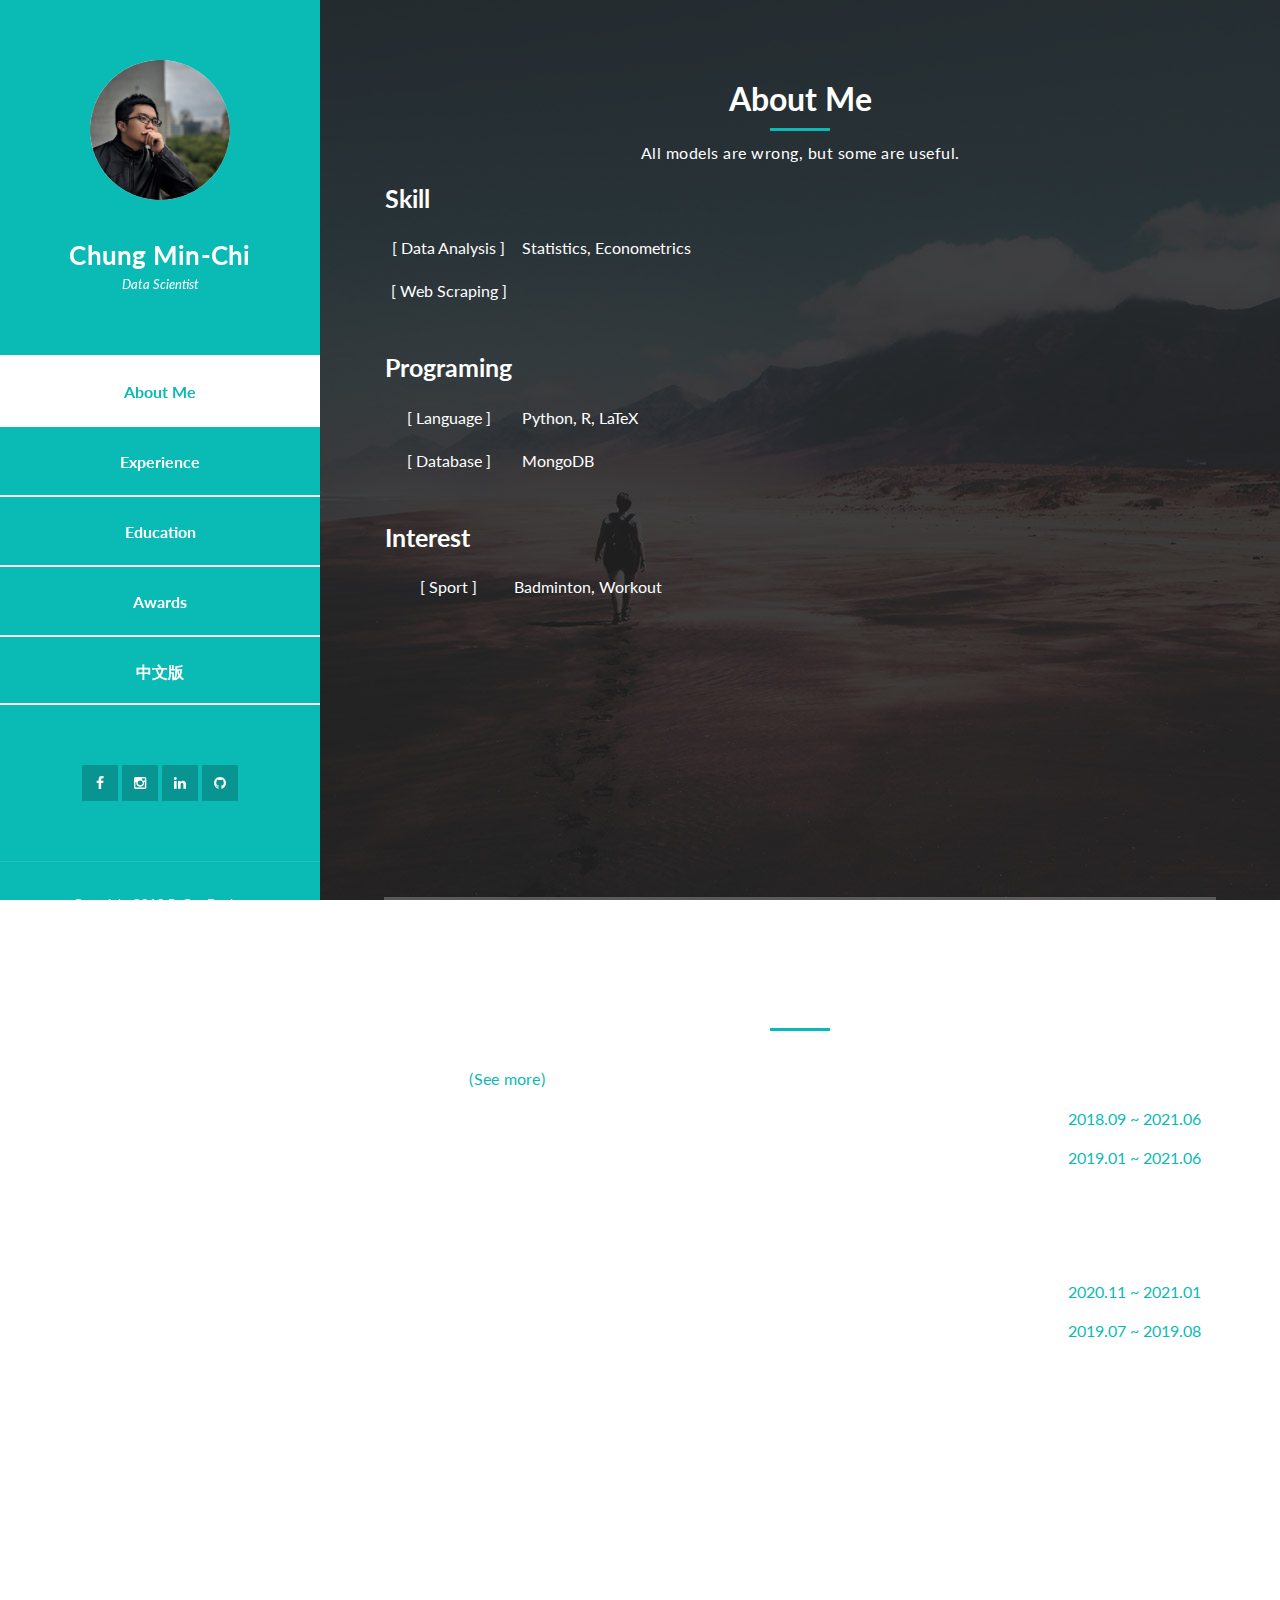
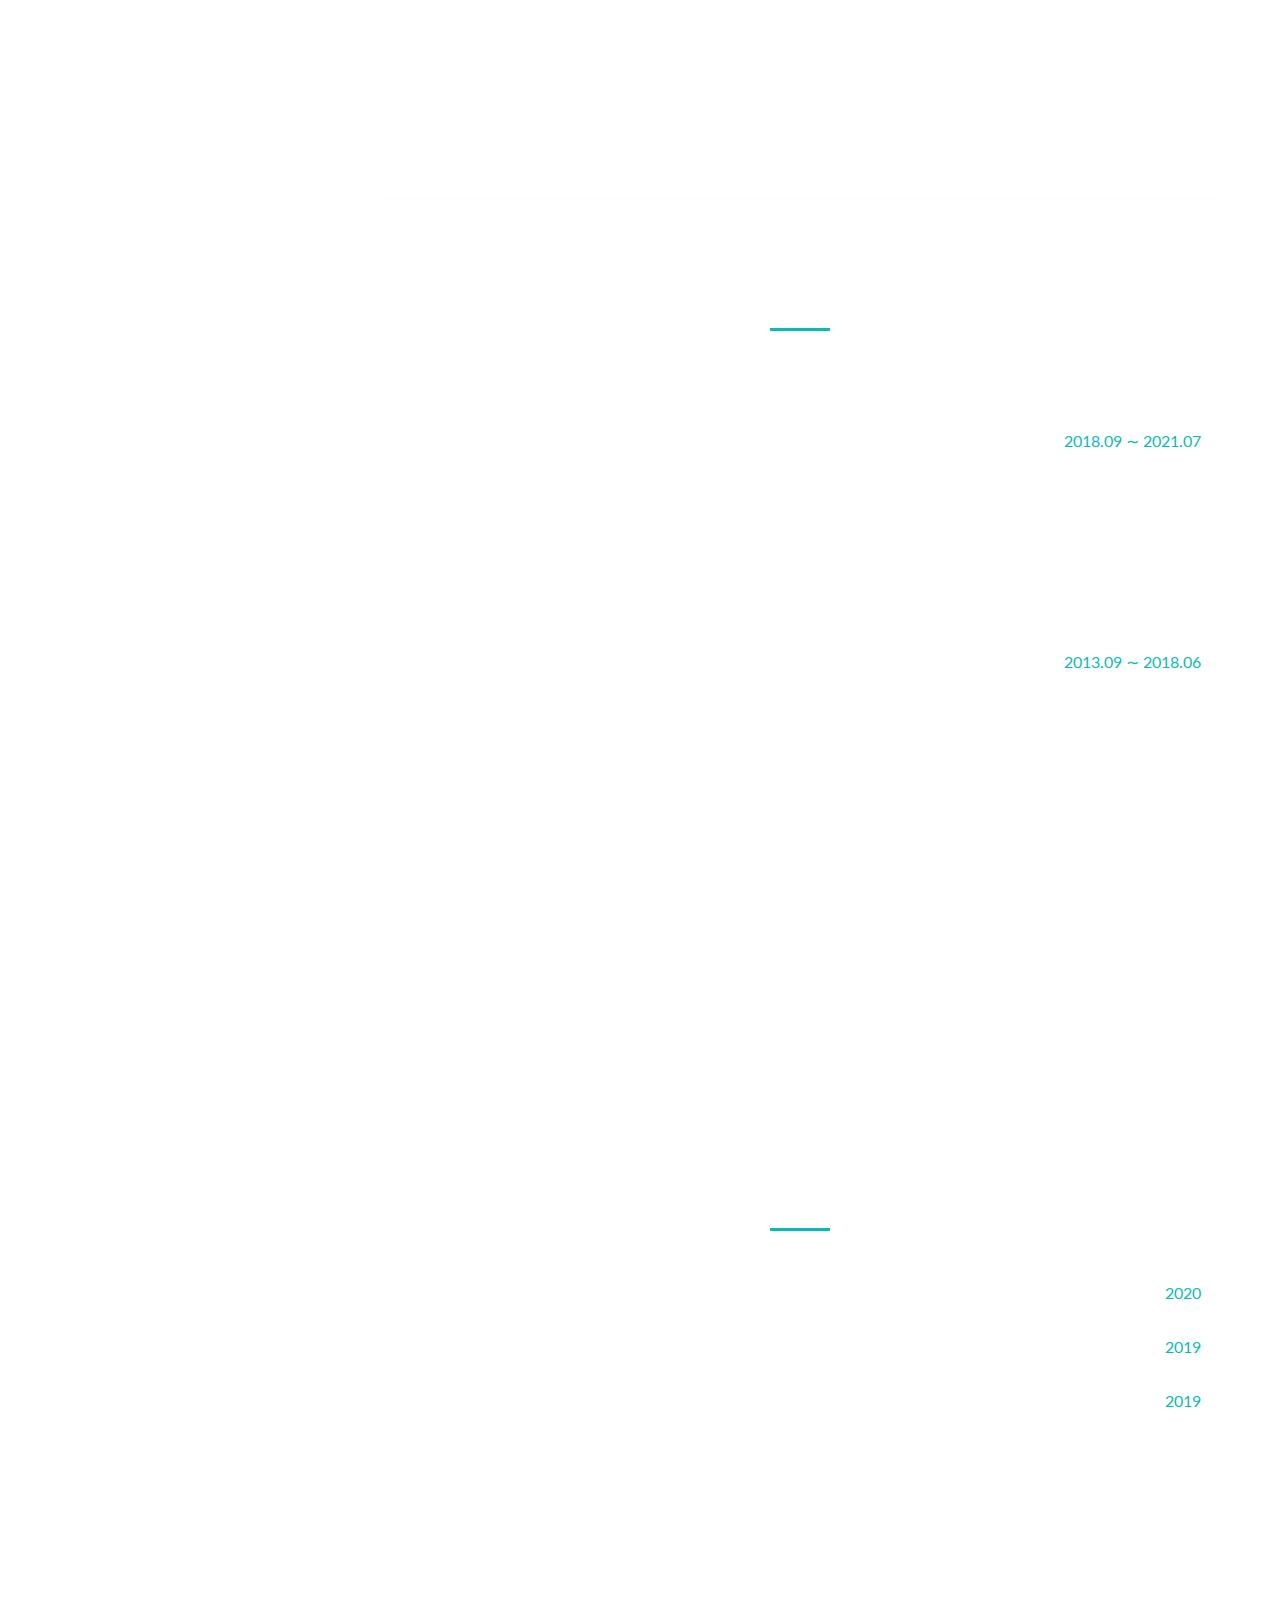
==== index.html @ b5a8525c "Update index.html" ====
<!DOCTYPE html>
<html lang="en">
  <head>
    <meta charset="utf-8" />
    <meta
      name="viewport"
      content="width=device-width, initial-scale=1, shrink-to-fit=no"
    />
    <meta name="description" content="" />
    <meta name="author" content="" />
    <link
      href="https://fonts.googleapis.com/css?family=Lato:100,300,400,700,900"
      rel="stylesheet"
    />

    <title>Chung Min-Chi</title>
<!--
Reflux Template
https://templatemo.com/tm-531-reflux
-->
    <!-- Bootstrap core CSS -->
    <link href="vendor/bootstrap/css/bootstrap.min.css" rel="stylesheet" />

    <!-- Additional CSS Files -->
    <link rel="stylesheet" href="assets/css/fontawesome.css" />
    <link rel="stylesheet" href="assets/css/templatemo-style.css" />
    <link rel="stylesheet" href="assets/css/owl.css" />
    <link rel="stylesheet" href="assets/css/lightbox.css" />
  </head>

  <body>
    <div id="page-wraper">
      <!-- Sidebar Menu -->
      <div class="responsive-nav">
        <i class="fa fa-bars" id="menu-toggle"></i>
        <div id="menu" class="menu">
          <i class="fa fa-times" id="menu-close"></i>
          <div class="container">
            <div class="image">
              <a href="#"><img src="assets/images/author-image.jpg" alt="" /></a>
            </div>
            <div class="author-content">
              <h4>Chung Min-Chi</h4>
              <span>Data Scientist</span>
            </div>
            <nav class="main-nav" role="navigation">
              <ul class="main-menu">
                <li><a href="#section1">About Me</a></li>
                <li><a href="#section2">Experience</a></li>
                <li><a href="#section3">Education</a></li>
                <li><a href="#section4">Awards</a></li>
                <li onclick="location.href='ch.html';"><a href="#">中文版</a></li>
              </ul>
            </nav>
            <div class="social-network">
              <ul class="soial-icons">
                <li>
                  <a href="https://www.facebook.com/tony.ylc.tw/">
                    <i class="fa fa-facebook"></i>
                  </a>
                </li>
                <li>
                  <a href="https://www.instagram.com/minchi0314/">
                    <i class="fa fa-instagram"></i>
                  </a>
                </li>
                <li>
                  <a href="https://www.linkedin.com/in/%E6%97%BB%E9%8C%A1-%E9%8D%BE-8b2869239/"><i class="fa fa-linkedin"></i></a>
                </li>
                <li>
                  <a href="https://github.com/MC0314"><i class="fa fa-github"></i></a>
                </li>
              </ul>
            </div>
            <div class="copyright-text">
              <p>Copyright 2019 Reflux Design</p>
            </div>
          </div>
        </div>
      </div>

      <section class="section about-me" data-section="section1">
        <div class="container" style="margin-bottom: -8%;">
          <div class="section-heading">
            <h2>About Me</h2>
            <div class="line-dec"></div>
            <span>All models are wrong, but some are useful.</span>
          </div>
        </div>
        <div>
          <table>
          <thead><td style="font-weight:bold;font-size:25px;">Skill</td></thead>
          <tbody>
          <tr style="height: 60px;">
            <td style="text-align: center;width: 40%;">[ Data Analysis ]</td>
            <td style="text-align: left;">&ensp;Statistics, Econometrics</td>
          </tr>
          <tr>
            <td style="text-align: center;">[ Web Scraping ]</td>
          </tr>

          <tr><td style="font-weight:bold;font-size:25px;padding-top: 45px;">Programing</td></tr>
          <tr style="height: 60px;">
            <td style="text-align: center;width: 40%;">[ Language ]</td>
            <td style="text-align: left;">&ensp;Python, R, LaTeX</td>
          </tr>
          <tr>
            <td style="text-align: center;">[ Database ]</td>
            <td style="text-align: left;">&ensp;MongoDB</td>
          </tr>

          <tr>
            <td style="font-weight:bold;font-size:25px;padding-top: 45px;">Interest</td></tr>
          <tr style="height: 60px;">
            <td style="text-align: center;width: 40%;">[ Sport ]</td>
            <td style="text-align: left;">Badminton, Workout</td>
          </tr>
          </tr>
          </tbody>
        </table>
      </section>

      <section class="section my-services" data-section="section2">
        <div class="container">
          <div class="section-heading">
            <h2>Experience</h2>
            <div class="line-dec" style="margin-bottom: -20%;"></div>
          </div>

          <h4 style="margin-bottom: 2%;">NTU
            <a href="workListEn.html"><span style="color:#0abab5;font-size:16px;font-weight:normal;">&ensp;(See more)</span></a>
          </h4>
          <ul class="space_list">
            <li>Teaching Assistant
              <span style="float:right;color:#0abab5;">2018.09 ~ 2021.06</span>
            </li>
            <li>Research Assistant
              <span style="float:right;color:#0abab5;">2019.01 ~ 2021.06</span>
            </li>
          </ul>
          <br>
          <br>

          <h4 style="margin-bottom: 2%;">Internship</h4>
          <ul class="space_list">
            <li>INFLUX (TECHNOLOGY TEAM)
              <span style="float:right;color:#0abab5;">2020.11 ~ 2021.01</span>
            </li>
            <li>E.SUN BANK (DIGITAL FINANCE DIVISION)
              <span style="float:right;color:#0abab5;">2019.07 ~ 2019.08</span>
            </li>
          </ul>
          <br>
          <br>

          <h4 style="margin-bottom: 2%;">Tutor</h4>
          <ul class="space_list">
            <li>Mathematics (Senior High School)</li>
            <li>Econometrics</li>
          </ul>


        </div>
      </section>

      <section class="section my-work" data-section="section3">
        <div class="container">
          <div class="section-heading">
            <h2>Education</h2>
            <div class="line-dec"></div>
          </div>

          <h4>National Taiwan University</h4>
          <h5>M.A. in Economics
            <span style="float:right;color:#0abab5;font-size:16px;font-weight:normal;">2018.09 ∼ 2021.07</span>
          </h5>
          <br>
          <h6>Thesis: Oil Price Bubble Forecast</h6>
          <h6>GPA: 3.99</h6>
          <br><br><br>
          <h4>National Sun Yet-Sen University</h4>
          <h5>B.S. in Applied Mathematics
            <span style="float:right;color:#0abab5;font-size:16px;font-weight:normal;">2013.09 ∼ 2018.06</span>
          </h5>
          <br>
          <h6>Program: Financial engineering</h6>
          <h6>GPA: 3.13</h6>
        </div>
      </section>

      <section class="section contact-me" data-section="section4">
        <div class="container">
          <div class="section-heading" style="margin-bottom: -5%;">
            <h2>Awards</h2>
            <div class="line-dec"></div>
          </div>

          <ul class="award_list">
            <li>北經盃羽毛球團體賽&ensp;(冠軍)
              <span style="float:right;color:#0abab5;font-size:16px;">2020</span>
            </li>
            <li>中山盃羽球錦標賽 青年男子雙打&ensp;(季軍)
              <span style="float:right;color:#0abab5;font-size:16px;">2019</span>
            </li>
            <li>北經盃羽毛球團體賽&ensp;(殿軍)
              <span style="float:right;color:#0abab5;font-size:16px;">2019</span>
            </li>
          </ul>
        </div>
      </section>
    </div>

    <!-- Scripts -->
    <!-- Bootstrap core JavaScript -->
    <script src="vendor/jquery/jquery.min.js"></script>
    <script src="vendor/bootstrap/js/bootstrap.bundle.min.js"></script>

    <script src="assets/js/isotope.min.js"></script>
    <script src="assets/js/owl-carousel.js"></script>
    <script src="assets/js/lightbox.js"></script>
    <script src="assets/js/custom.js"></script>
    <script>
      //according to loftblog tut
      $(".main-menu li:first").addClass("active");

      var showSection = function showSection(section, isAnimate) {
        var direction = section.replace(/#/, ""),
          reqSection = $(".section").filter(
            '[data-section="' + direction + '"]'
          ),
          reqSectionPos = reqSection.offset().top - 0;

        if (isAnimate) {
          $("body, html").animate(
            {
              scrollTop: reqSectionPos
            },
            800
          );
        } else {
          $("body, html").scrollTop(reqSectionPos);
        }
      };

      var checkSection = function checkSection() {
        $(".section").each(function() {
          var $this = $(this),
            topEdge = $this.offset().top - 80,
            bottomEdge = topEdge + $this.height(),
            wScroll = $(window).scrollTop();
          if (topEdge < wScroll && bottomEdge > wScroll) {
            var currentId = $this.data("section"),
              reqLink = $("a").filter("[href*=\\#" + currentId + "]");
            reqLink
              .closest("li")
              .addClass("active")
              .siblings()
              .removeClass("active");
          }
        });
      };

      $(".main-menu").on("click", "a", function(e) {
        e.preventDefault();
        showSection($(this).attr("href"), true);
      });

      $(window).scroll(function() {
        checkSection();
      });
    </script>
  </body>
</html>
---- assets/css/templatemo-style.css ----
/*

Reflux Template

https://templatemo.com/tm-531-reflux

*/

@import url(fontawesome.css);
@import url("https://fonts.googleapis.com/css?family=Lato:100,300,400,700,900");
body {
    font-family: 'Lato', sans-serif;
}

#page-wraper {
    background: url(../images/page-bg.jpg) no-repeat center center fixed;
    -webkit-background-size: cover;
    -moz-background-size: cover;
    -o-background-size: cover;
    background-size: cover;
    width: 100%;
}


/* Basic */

body {
    overflow-x: hidden;
}

input,
select,
textarea {
    outline: none;
}

a,
a:hover {
    text-decoration: none;
}

p {
    font-size: 16px;
    line-height: 24px;
    color: #fff;
}

h4 {
    font-size: 26px;
    font-weight: 700;
    color: #fff;
    letter-spacing: 0.25px;
}

img {
    width: 100%;
    overflow: hidden;
}

ul {
    padding: 0;
    margin: 0;
    list-style: none;
}

ul li {
    display: inline-block;
}

ul.space_list li {
    list-style-type: disc;
    display: list-item;
    margin-bottom: 15px;
}

ul.award_list li {
    list-style-type: disc;
    display: list-item;
    margin-bottom: 30px;
}

html {
    -webkit-box-sizing: border-box;
    -moz-box-sizing: border-box;
    box-sizing: border-box;
}

*,
*:before,
*:after {
    -webkit-box-sizing: inherit;
    -moz-box-sizing: inherit;
    box-sizing: inherit;
}

.clearfix {
    zoom: 1;
}

.clearfix:before,
.clearfix:after {
    content: "";
    display: table;
}

.clearfix:after {
    clear: both;
}

.container {
    margin: 0 auto;
}

.main-nav {
    text-align: center;
}

.main-nav li:last-child a {
    border-bottom: 2px solid #fff;
}

.main-nav li {
    display: block;
}

.main-nav li a {
    height: 70px;
    line-height: 70px;
    display: inline-block;
    font-size: 16px;
    font-weight: 700;
    color: #fff;
    width: 100%;
    transition: all 0.5s;
    border-top: 2px solid #fff;
}

.main-nav li:hover a,
.main-nav li.active a {
    background: #fff;
    color: #0abab5;
}

/* Sidebar Menu */

.menu .image {
    margin-top: 60px;
}

.menu .image img {
    width: 140px;
    height: 140px;
    border-radius: 50%;
    text-align: center;
}

.menu .author-content {
    margin: 40px 0px 60px 0px;
}

.menu .author-content h4 {
    margin-bottom: 0px;
}

.menu .author-content span {
    font-size: 13px;
    font-style: italic;
    color: #fff;
}

.menu .social-network {
    margin-top: 60px;
}

.menu .social-network ul li {
    margin: 0 3px;
}

.menu .social-network ul li a {
    width: 40px;
    height: 40px;
    display: inline-block;
    text-align: center;
    line-height: 40px;
    background-color: rgba(0, 0, 0, 0.2);
    color: #fff;
    font-size: 14px;
    transition: all 0.5s;
}

.menu .social-network ul li a:hover {
    background-color: #fff;
    color: #0abab5;
}

.menu .copyright-text {
    position: relative;
    margin-top: 60px;
}

.menu .copyright-text p {
    border-top: 1px solid rgba(250, 250, 250, 0.1);
    display: inline-block;
    width: 100%;
    padding-left: 30px;
    padding-right: 30px;
    padding-top: 30px;
    font-size: 13px;
}

.menu:before,
.menu:after {
    content: "";
    display: table;
}

.menu:after {
    clear: both;
}

.menu a {
    text-decoration: none;
    color: inherit;
}

.menu {
    text-align: center;
}

.menu::-webkit-scrollbar {
    display: none;
}

.menu {
    left: 10%;
  -webkit-transition: -webkit-transform 233ms cubic-bezier(0, 0, 0.21, 1);
  -webkit-overflow-scrolling: touch;
  background-color: #0abab5;
  box-sizing: border-box;
  height: 100vh;  
  max-height: 100vh !important;
  max-width: 80vw !important;
  min-width: 45px !important;
  outline: none;
  overflow-x: hidden !important;
  overflow-y: auto !important;
  padding: 0;
  position: fixed !important;
  top: calc(0px);  
  width: 20%;
  will-change: transform;
  z-index: 9999 !important;
}

.menu-toggle {
  color: #fff;
  cursor: pointer;
  font-size: 25px;
  position: fixed;
  right: 25px;
  top: 25px;
}

#menu-toggle {
    z-index: 999;
    cursor: pointer;
    position: fixed;
    top: 0;
    left: 0;
    color: #0abab5;
    background-color: #fff;
    width: 60px;
    height: 60px;
    text-align: center;
    display: inline-block;
    line-height: 60px;
}

.menu-close {
  cursor: pointer;
}

#menu-close {
    cursor: pointer;
    text-align: right;
    color: #0abab5;
    background-color: #fff;
    width: 100%;
    height: 60px;
    text-align: center;
    display: inline-block;
    line-height: 60px;
}


/* Section */

.section {
    color: #fff;
    width: 55%;
    right: 10%;
    left: 35%;
    position: relative;
    min-height: 100vh;
    padding-bottom: 80px;
    border-bottom: 3px solid rgba(250, 250, 250, 0.25);
}

.section-heading {
    text-align: center;
    padding: 80px 45px;
}

.section-heading h2 {
    font-size: 32px;
    font-weight: 700;
    color: #fff;
}

.section-heading .line-dec {
    width: 60px;
    height: 3px;
    background-color: #0abab5;
    margin: 10px auto;
}

.section-heading span {
    margin-top: 5px;
    font-size: 16px;
    color: #fff;
    letter-spacing: 0.5px;
}


/* Buttons */

.white-button a {
    display: inline-block;
    padding: 12px 20px;
    background-color: #fff;
    color: #0abab5;
    font-size: 13px;
    font-weight: 800;
    letter-spacing: 0.5px;
    text-transform: uppercase;
    transition: all 0.5s;
}

.white-button a:hover {
    background-color: #0abab5;
    color: #fff;
}

button {
    display: inline-block;
    padding: 10px 20px;
    background-color: #fff;
    color: #0abab5;
    font-size: 12px;
    font-weight: 800;
    letter-spacing: 0.5px;
    text-transform: uppercase;
    transition: all 0.5s;
    border: none;
    outline: none;
    cursor: pointer;
}

button:hover {
    outline: none;
    background-color: #0abab5;
    color: #fff;
}


/* Left & Right Post */

.right-image-post {
    margin-top: 60px;
    padding-top: 60px;
    border-top: 2px solid rgba(250, 250, 250, 0.1);
}

.left-image img,
.right-image img {
    border-radius: 5px;
}

.right-image-post h4,
.left-image-post h4 {
    margin-top: 30px;
}

.right-image-post p,
.left-image-post p {
    margin-top: 20px;
}

.right-image-post .white-button,
.left-image-post .white-button {
    margin-top: 30px;
}


/* Services */

.my-services .col-md-6 {
    padding-left: 5px;
    padding-right: 5px;
}

.service-item {
    margin-bottom: 10px;
    padding: 50px;
    background-color: rgba(250, 250, 250, 0.1);
    transition: all 0.5s;
}

.service-item h4 {
    transition: all 0.5s;
}

.service-item p {
    transition: all 0.5s;
}

.service-item:hover {
    background-color: rgba(250, 250, 250, 1);
}

.service-item:hover h4 {
    color: #1e1e1e;
}

.service-item:hover p {
    color: #4a4a4a;
}

.service-item .service-icon {
    width: 70px;
    height: 70px;
    display: inline-block;
    margin-bottom: 30px;
    background-size: cover;
    background-repeat: no-repeat;
    transition: all 0.5s;
}

.service-item .first-service-icon {
    background-image: url(../images/first-white-icon.png);
}

.service-item:hover .first-service-icon {
    background-image: url(../images/first-main-icon.png);
}

.service-item .second-service-icon {
    background-image: url(../images/second-white-icon.png);
}

.service-item:hover .second-service-icon {
    background-image: url(../images/second-main-icon.png);
}

.service-item .third-service-icon {
    background-image: url(../images/third-white-icon.png);
}

.service-item:hover .third-service-icon {
    background-image: url(../images/third-main-icon.png);
}

.service-item .fourth-service-icon {
    background-image: url(../images/fourth-white-icon.png);
}

.service-item:hover .fourth-service-icon {
    background-image: url(../images/fourth-main-icon.png);
}


/* My Work */

section.my-work .section-heading {
    text-align: center;
    padding: 80px 45px 50px 45px;
}

.isotope-wrapper {
    position: relative;
    width: 100%;
    margin: auto;
}

.isotope-toolbar input[type="radio"] {
    display: none;
}

.isotope-toolbar span {
    text-transform: capitalize;
    display: inline-block;
    margin-right: 15px;
    padding-bottom: 3px;
    font-size: 15px;
    font-weight: 700;
    border-bottom: 2px solid transparent;
    transform: ease-in-out 0.5s;
    cursor: pointer;
}

.isotope-toolbar input[type="radio"]:checked + span {
    color: #0abab5;
    border-bottom: 2px solid #0abab5;
}

.isotope-box {
    position: relative;
    width: 100%;
}

.isotope-toolbar {
    text-align: center;
    margin: 10px;
}

.isotope-toolbar p {
    border-top: 1px solid #fff;
    padding-top: 15px;
}

.isotope-toolbar a {
    color: #fff;
}

.isotope-item {
    position: relative;
    width: 48%;
    margin: 1%;
    border-bottom: 2px solid rgba(250,250,250,0.1);
    padding-bottom: 30px;
    margin-bottom: 30px;
}

.isotope-item img {
    top: 0;
    left: 0;
    width: 100%;
    height: 100%;
    border-radius: 5px;
}

.lazyload {
    background: #f7f7f7;
}

.lazyloading {
    background: #f7f7f7 url(//afarkas.github.io/lazysizes/assets/imgs/loader.gif) no-repeat center;
    min-height: 60px;
}

figure.snip1321 {
  overflow: hidden;
  text-align: center;
  -webkit-perspective: 50em;
  perspective: 50em;
}
figure.snip1321 * {
  -webkit-box-sizing: padding-box;
  box-sizing: padding-box;
  -webkit-transition: all 0.2s ease-out;
  transition: all 0.2s ease-out;
}
figure.snip1321 figcaption {
  top: 50%;
  left: 20px;
  right: 20px;
  position: absolute;
  opacity: 0;
  z-index: 1;
}
figure.snip1321 h4 {
    margin-top: 15px;
  margin-bottom: 5px;
  color: #232323;
}
figure.snip1321 span {
    font-size: 14px;
    font-style: italic;
    display: block;
    color: #7a7a7a;
}
figure.snip1321 i {
  position: relative!important;
  font-size: 18px;
  background-color: #0abab5;
  width: 40px;
  height: 40px;
  display: inline-block;
  text-align: center;
  line-height: 40px;
  border-radius: 5px;
  color: #fff;
}
figure.snip1321:after {
  background-color: #ffffff;
  position: absolute;
  content: "";
  display: block;
  top: 20px;
  left: 20px;
  right: 20px;
  bottom: 20px;
  -webkit-transition: all 0.4s ease-in-out;
  transition: all 0.4s ease-in-out;
  -webkit-transform: rotateX(-90deg);
  transform: rotateX(-90deg);
  -webkit-transform-origin: 50% 50%;
  -ms-transform-origin: 50% 50%;
  transform-origin: 50% 50%;
  opacity: 0;
}
figure.snip1321 a {
  left: 0;
  right: 0;
  top: 0;
  bottom: 0;
  z-index: 1;
}
figure.snip1321:hover figcaption,
figure.snip1321.hover figcaption {
  -webkit-transform: translateY(-50%);
  transform: translateY(-50%);
  opacity: 1;
  -webkit-transition-delay: 0.2s;
  transition-delay: 0.2s;
}
figure.snip1321:hover:after,
figure.snip1321.hover:after {
  -webkit-transform: rotateX(0);
  transform: rotateX(0);
  opacity: 0.9;
}


/* Contact Me */

section.contact-me {
    border-bottom: none;
}

#contact input {
    background-color: rgba(250,250,250,0.1);
    border: 1px solid rgba(250,250,250,1);
    border-radius: 0px;
    margin-bottom: 30px;
    color: #fff;
    font-size: 14px;
    height: 40px;
    line-height: 40px;
    width: 100%;
    padding-left: 15px;
}

#contact input:focus {
    outline: none;
    box-shadow: none;
}

#contact textarea {
    background-color: rgba(250,250,250,0.1);
    border: 1px solid rgba(250,250,250,1);
    border-radius: 0px;
    margin-bottom: 30px;
    color: #fff;
    font-size: 14px;
    height: 180px;
    max-height: 220px;
    line-height: 40px;
    width: 100%;
    padding-left: 15px;
}

#contact textarea:focus {
    outline: none;
    box-shadow: none;
}

#contact {
    text-align: center;
}

@media screen and (max-width: 1680px) {
    .menu {
        left: 5%;
    }

    .section {
        color: #fff;
        width: 65%;
        right: 5%;
        left: 30%;
    }
}

@media screen and (max-width: 1680px) and (min-width: 846px) { 
    .menu .social-network ul li a {
        width: 36px;
        height: 36px;
        line-height: 36px;
    }

    .menu .social-network ul li {
        margin: 0;
    }

    .menu .image {
        margin-top: 60px;
    }
}

@media screen and (max-width: 1280px) {
    .menu {
        left: 0%;
    }

    .right-image-post h4,
    .left-image-post h4 {
        margin-top: 0px;
    }

    .right-image-post p,
    .left-image-post p {
        margin-top: 15px;
    }

    .right-image-post .white-button,
    .left-image-post .white-button {
        margin-top: 25px;
    }

}

.menu .container {
    padding-left: 0;
    padding-right: 0;
}

@media screen and (max-width: 1280px) and (min-width: 846px) {
    .menu {
        width: 25%;
    }
}

#menu-toggle,
#menu-close {
    display: none;
}  

@media screen and (max-width: 845px) {        
    #menu-toggle,
    #menu-close {
        display: inline-block;
    }    

    .menu {        
        width: 320px;
        -webkit-transform: translateX(-100%) !important;
        transform: translateX(-100%) !important;
        transition: -webkit-transform 233ms cubic-bezier(0, 0, 0.21, 1);
        transition: transform 233ms cubic-bezier(0, 0, 0.21, 1);
        transition: transform 233ms cubic-bezier(0, 0, 0.21, 1), -webkit-transform 233ms cubic-bezier(0, 0, 0.21, 1);
    }

    .menu .image {
        margin-top: 40px;        
    }

    .menu .image img {
        width: 120px;
        height: 120px;
    }

    .menu .author-content {
        margin: 20px 0px 40px 0px;
    }

    .menu .container {
        padding-left: 15px;
        padding-right: 15px;
    }

    .menu.open {
        display: inline-block;
        -webkit-transform: translateX(0) !important;
                transform: translateX(0) !important;
    }

    .responsive-nav {
        display: inline-block;
    }
    .section {
        width: 94%;
        right: 3%;
        left: 3%;
    }
    .isotope-item {
        width: 94%;
        margin: 3%;
    }
    .left-image-post img {
        margin-bottom: 30px;
    }
    .right-image-post img {
        margin-top: 30px;
    }
    .isotope-item {
        border-bottom: none;
        text-align: center;
    }
    .isotope-toolbar {
        margin-bottom: 20px;
    }
}
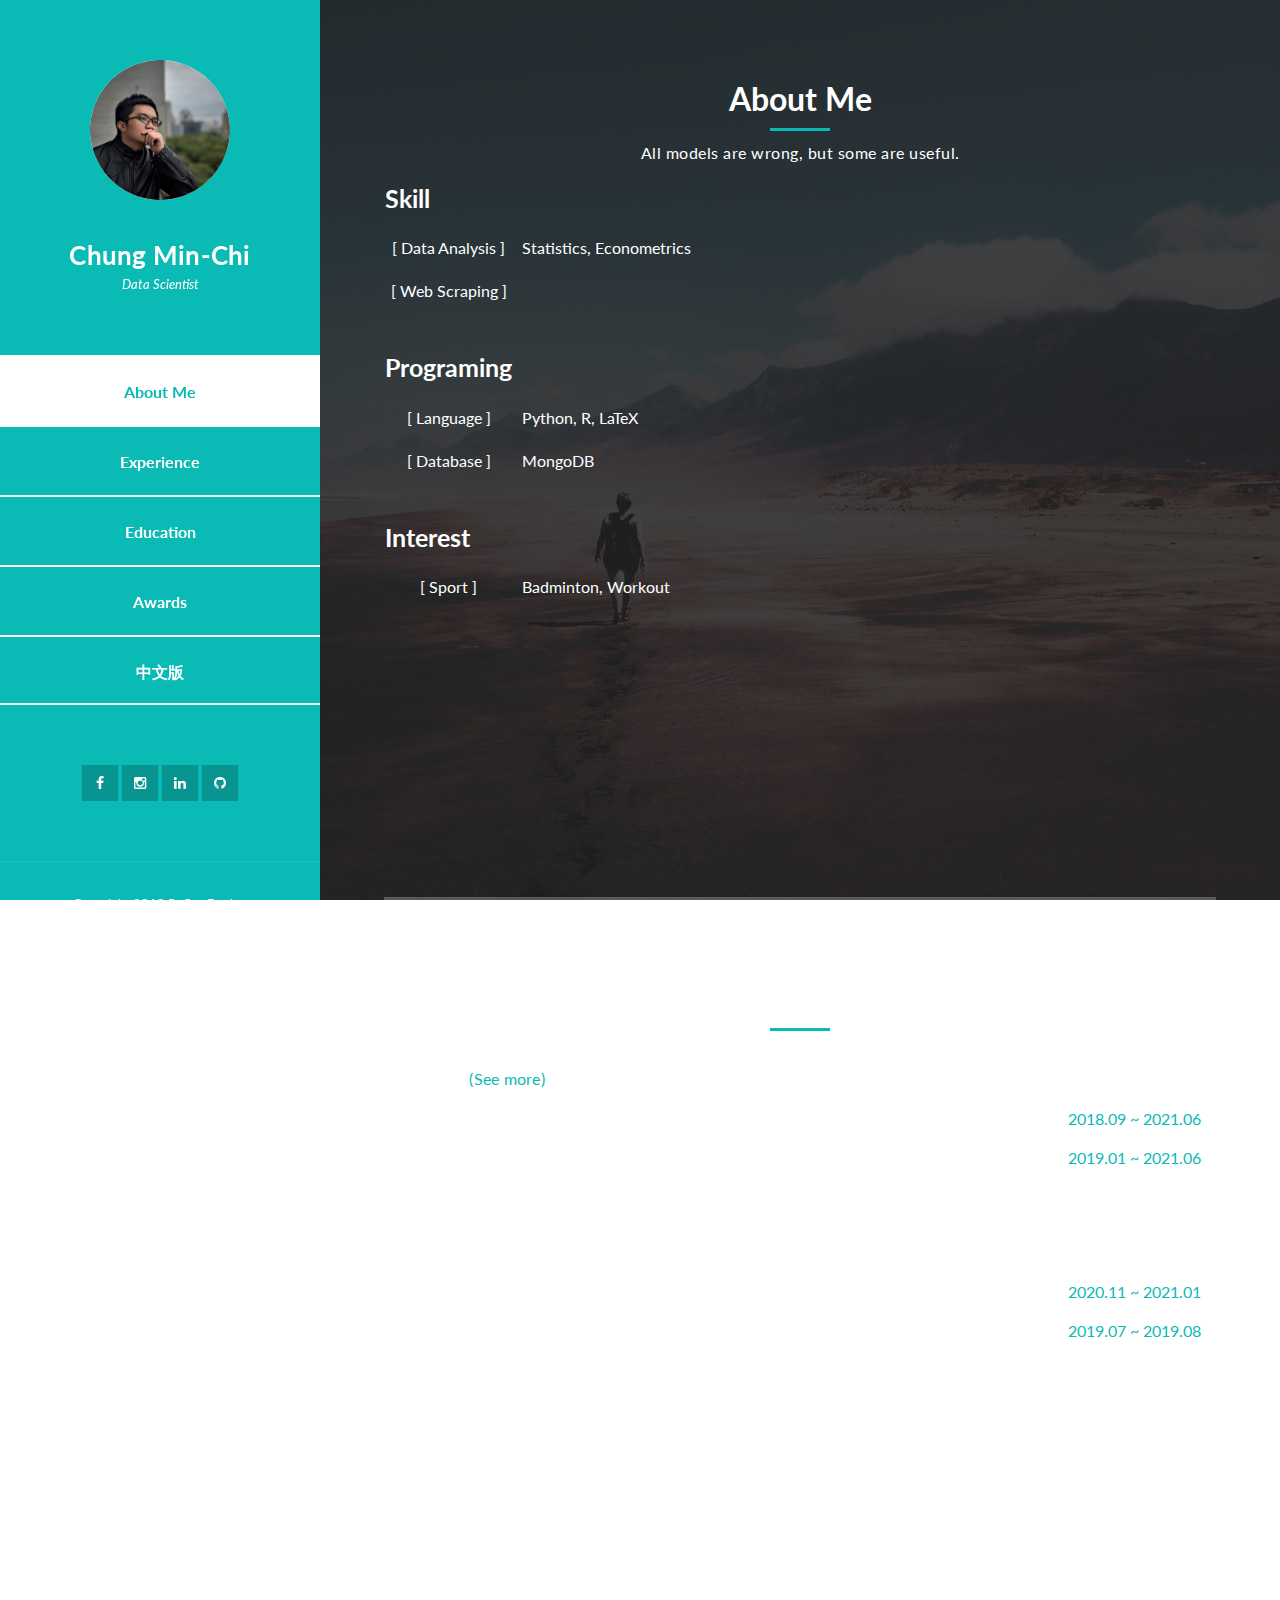
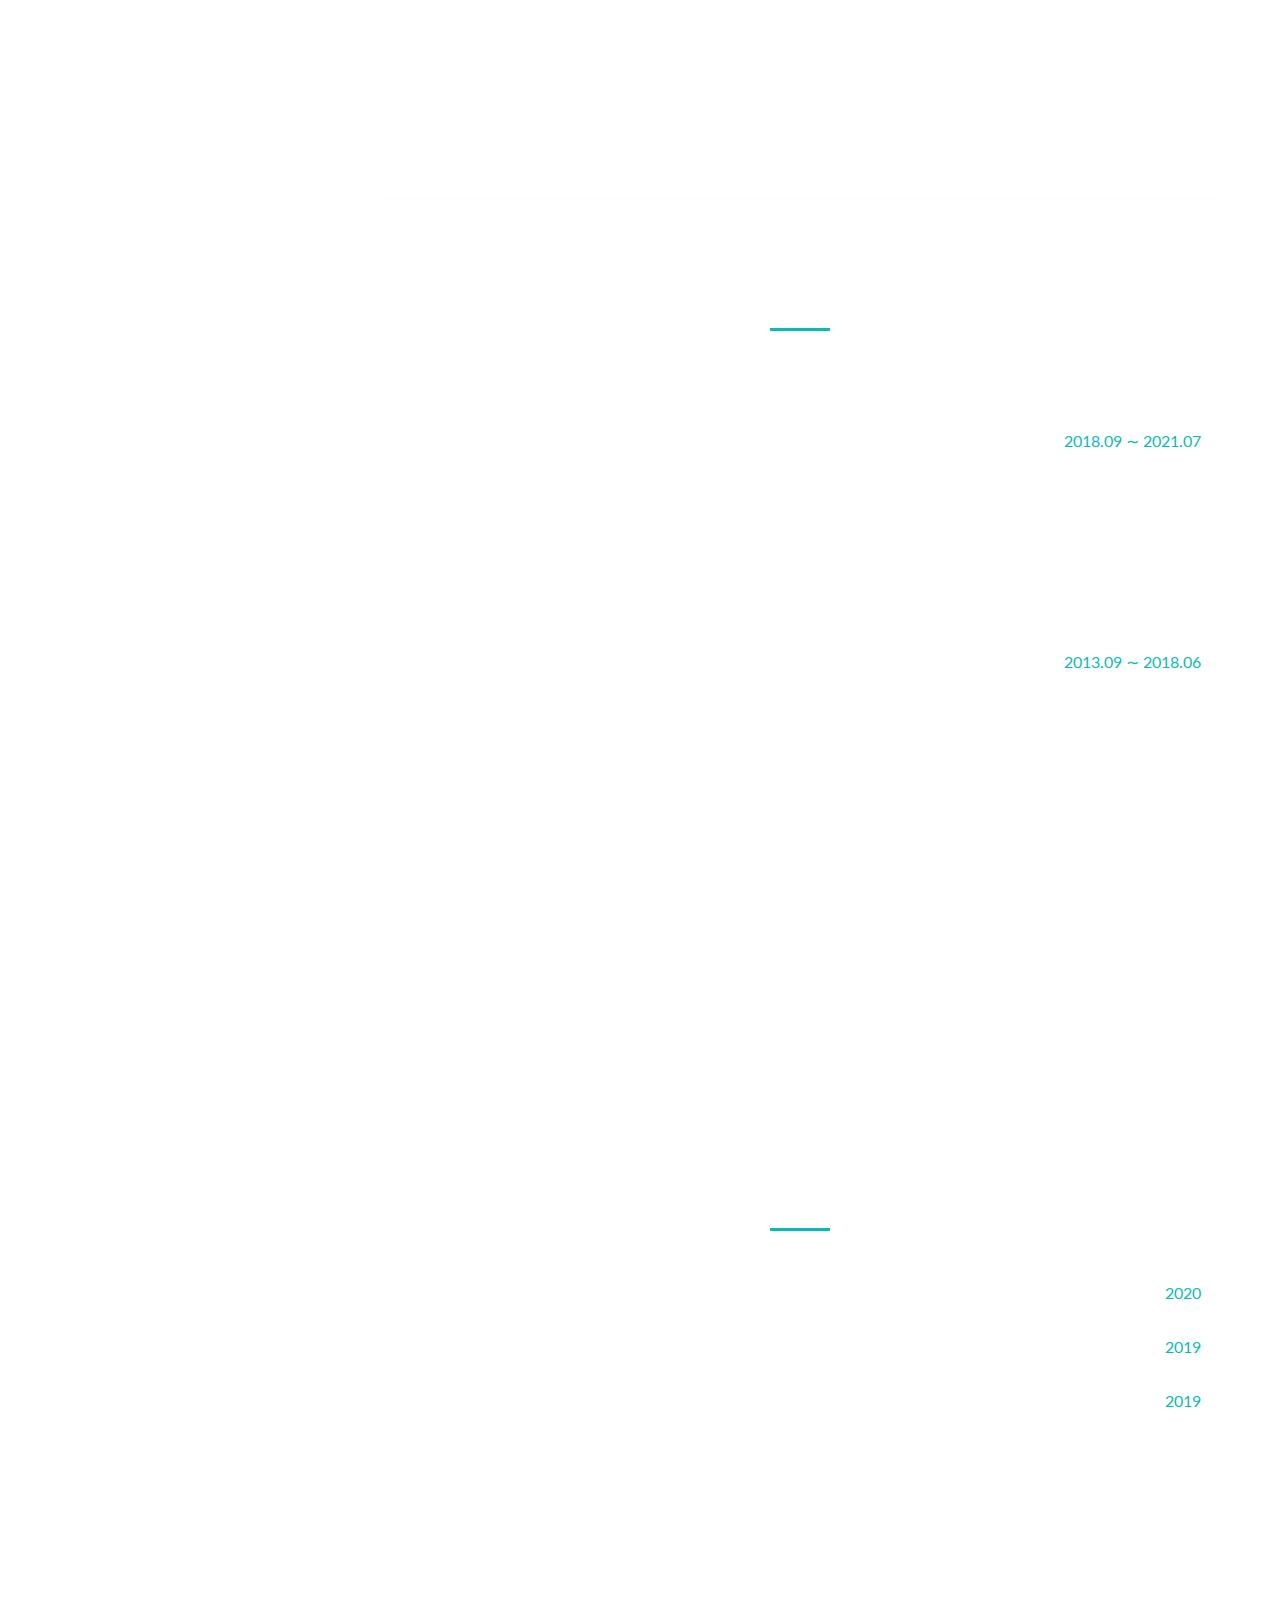
==== commit 3d1bd0a8: "Update index.html" ====
--- a/index.html
+++ b/index.html
@@ -113,7 +113,7 @@
             <td style="font-weight:bold;font-size:25px;padding-top: 45px;">Interest</td></tr>
           <tr style="height: 60px;">
             <td style="text-align: center;width: 40%;">[ Sport ]</td>
-            <td style="text-align: left;">Badminton, Workout</td>
+            <td style="text-align: left;">&ensp;Badminton, Workout</td>
           </tr>
           </tr>
           </tbody>
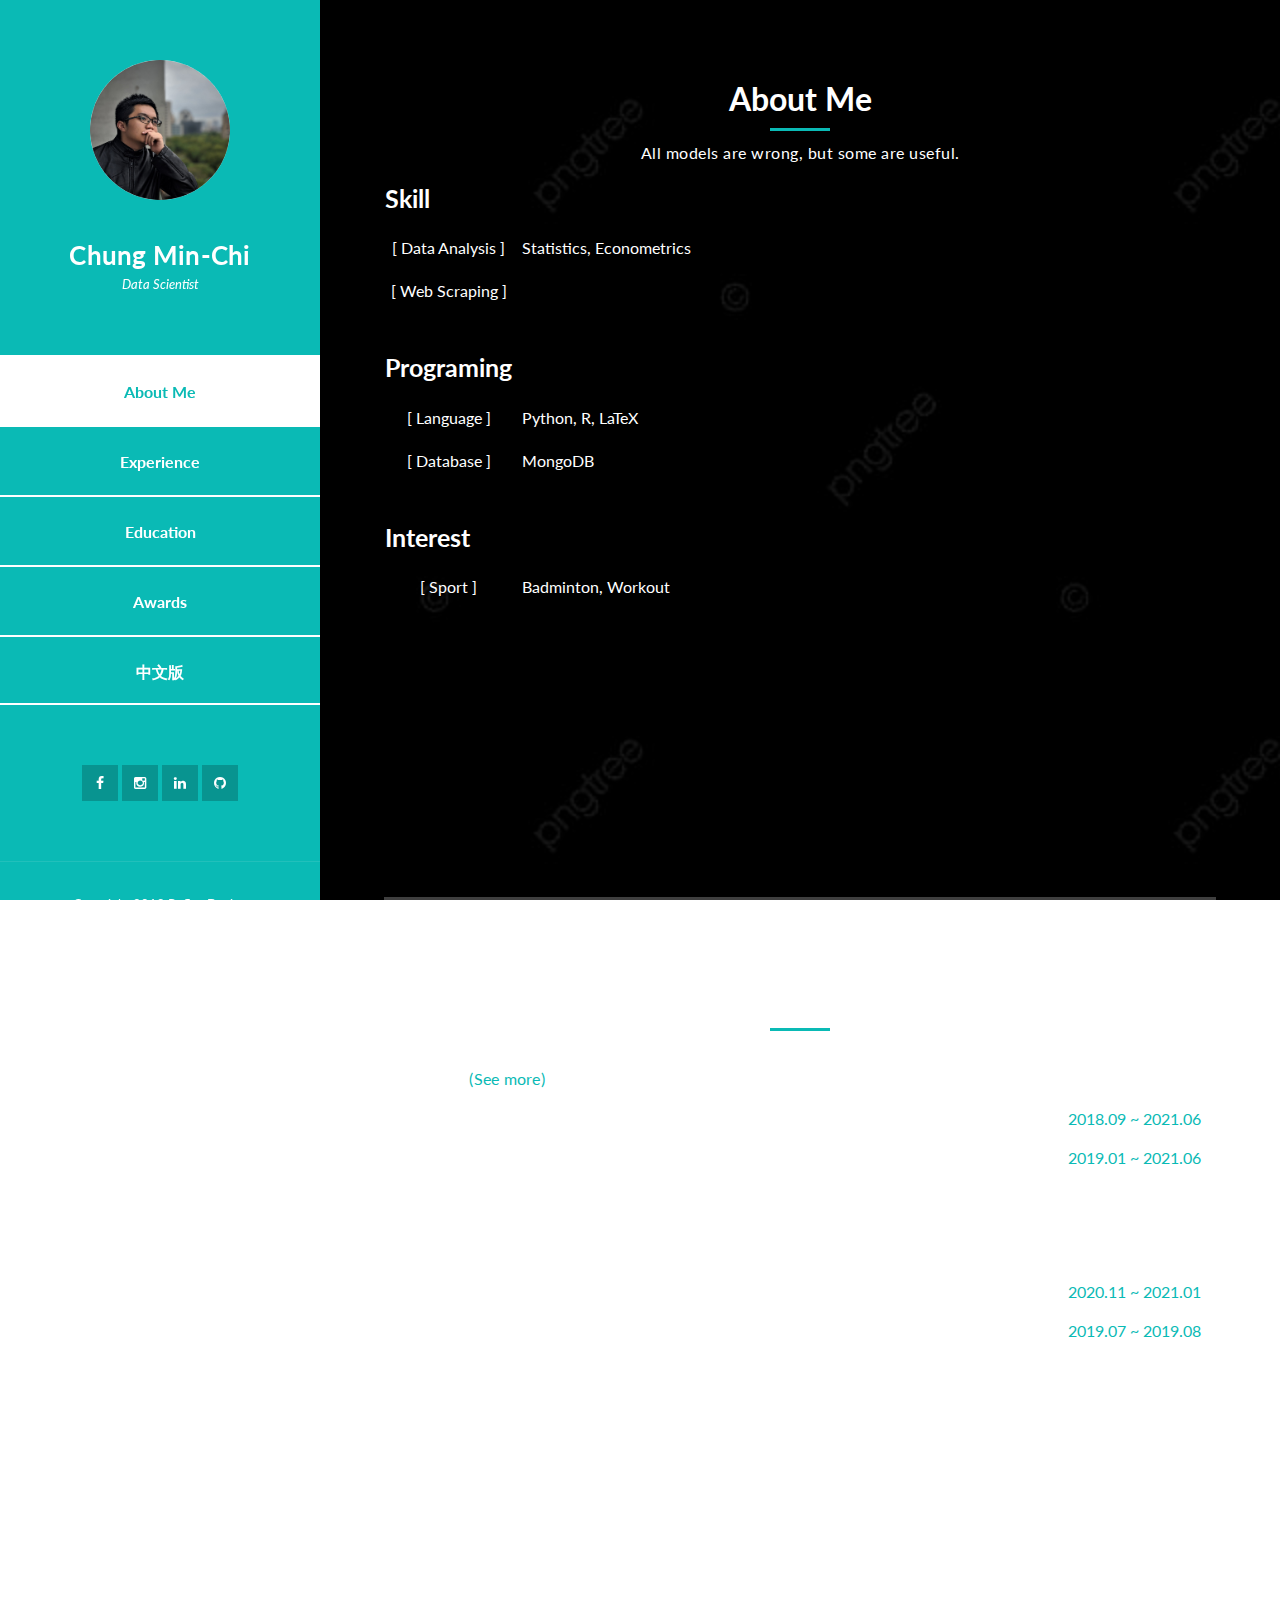
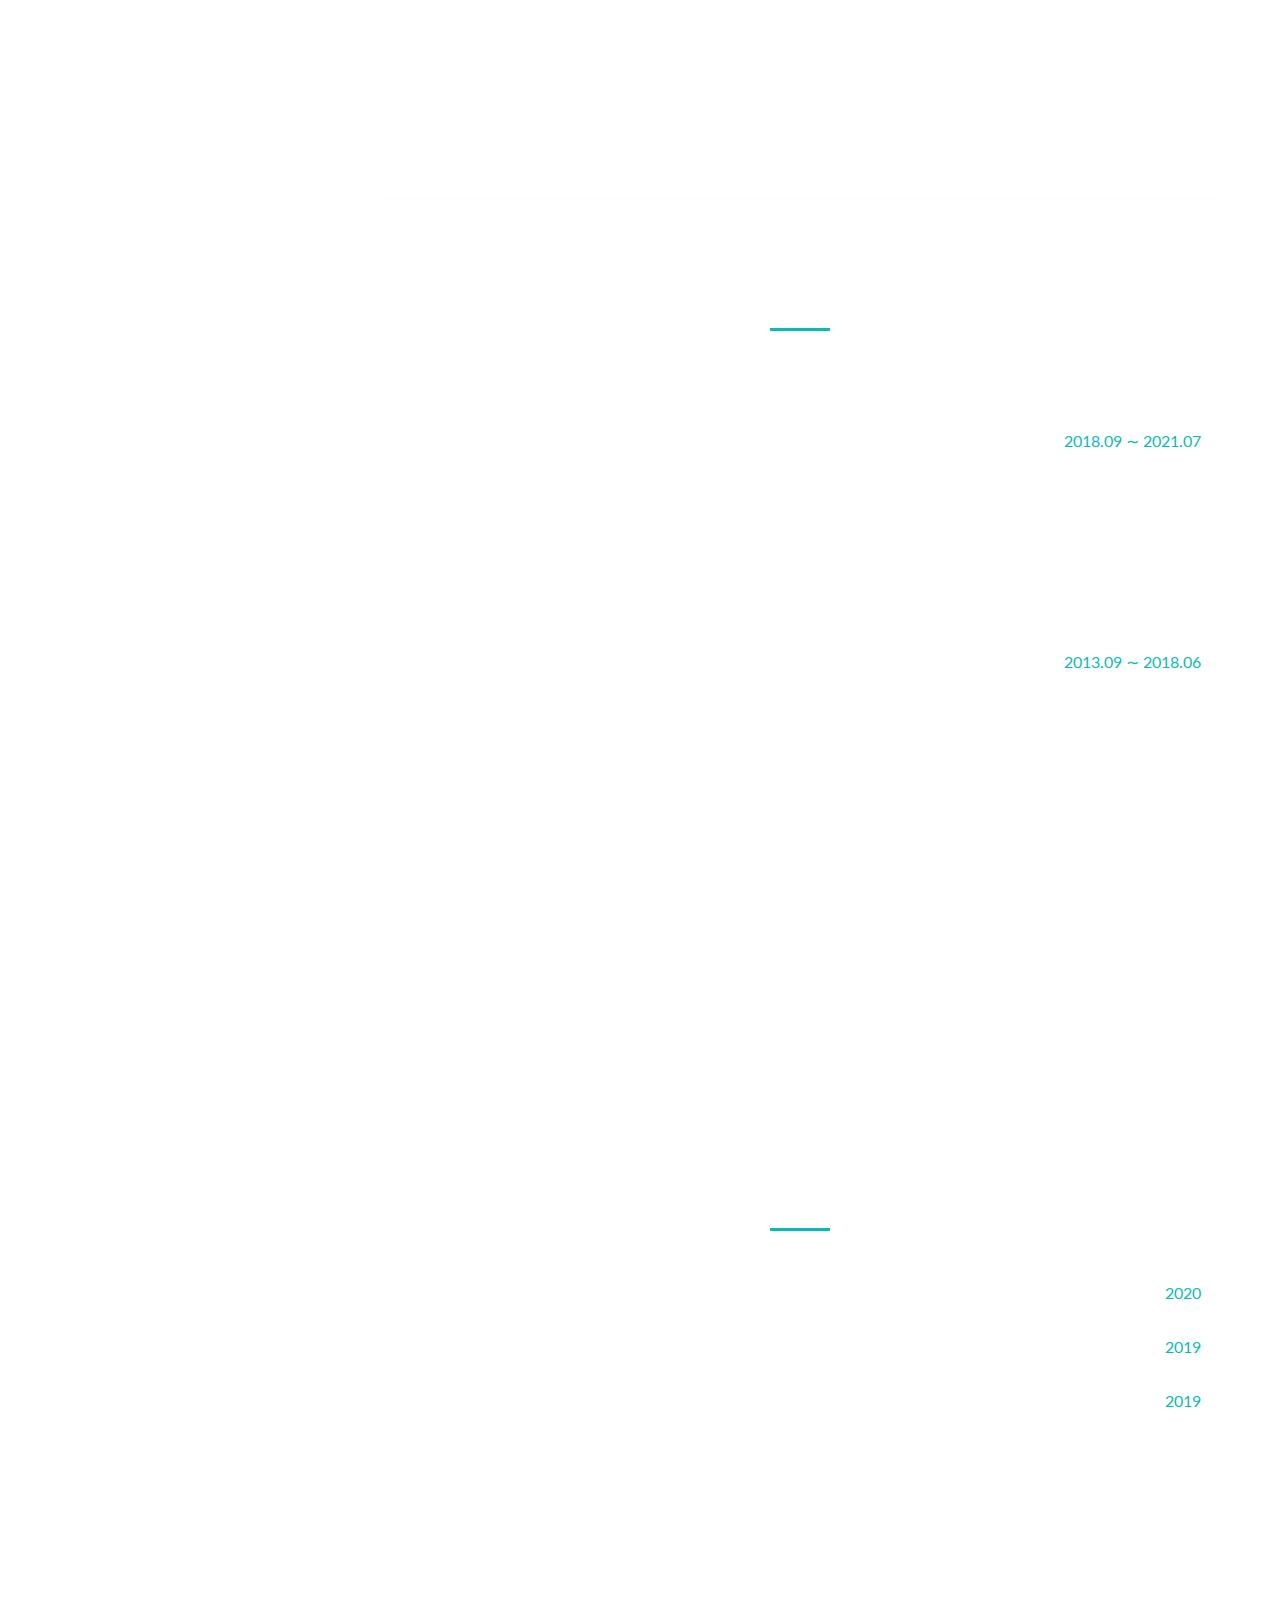
==== commit 597968e2: "Update index.html" ====
--- a/index.html
+++ b/index.html
@@ -128,7 +128,7 @@
           </div>
 
           <h4 style="margin-bottom: 2%;">NTU
-            <a href="workListEn.html"><span style="color:#0abab5;font-size:16px;font-weight:normal;">&ensp;(See more)</span></a>
+            <a href="https://www.dropbox.com/s/xinrbh7cozzu19q/workListEn.pdf?dl=0"><span style="color:#0abab5;font-size:16px;font-weight:normal;">&ensp;(See more)</span></a>
           </h4>
           <ul class="space_list">
             <li>Teaching Assistant
@@ -143,10 +143,10 @@
 
           <h4 style="margin-bottom: 2%;">Internship</h4>
           <ul class="space_list">
-            <li>INFLUX (TECHNOLOGY TEAM)
+            <li>Influx (Technology team)
               <span style="float:right;color:#0abab5;">2020.11 ~ 2021.01</span>
             </li>
-            <li>E.SUN BANK (DIGITAL FINANCE DIVISION)
+            <li>E.Sun Bank (Digital Finance Division)
               <span style="float:right;color:#0abab5;">2019.07 ~ 2019.08</span>
             </li>
           </ul>
@@ -268,6 +268,6 @@
       $(window).scroll(function() {
         checkSection();
       });
-    </script>
+    </script> 
   </body>
 </html>
